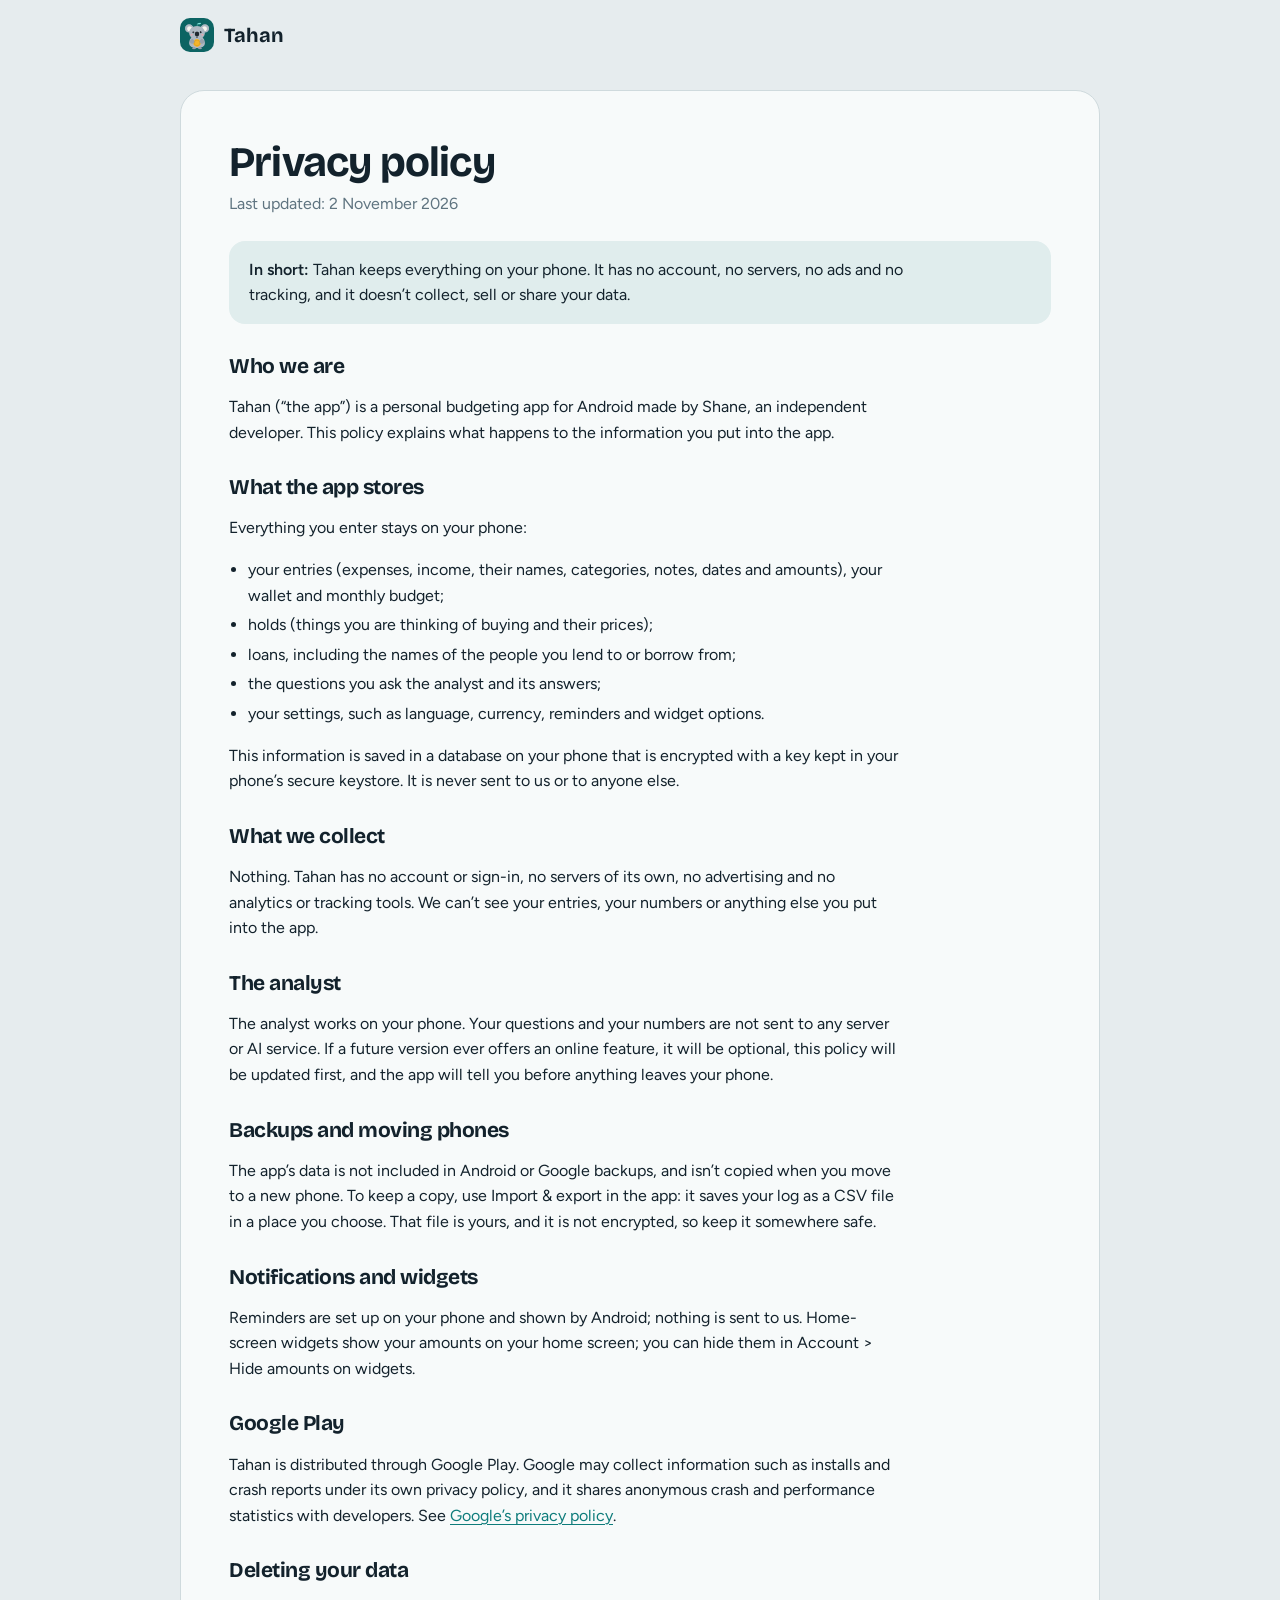
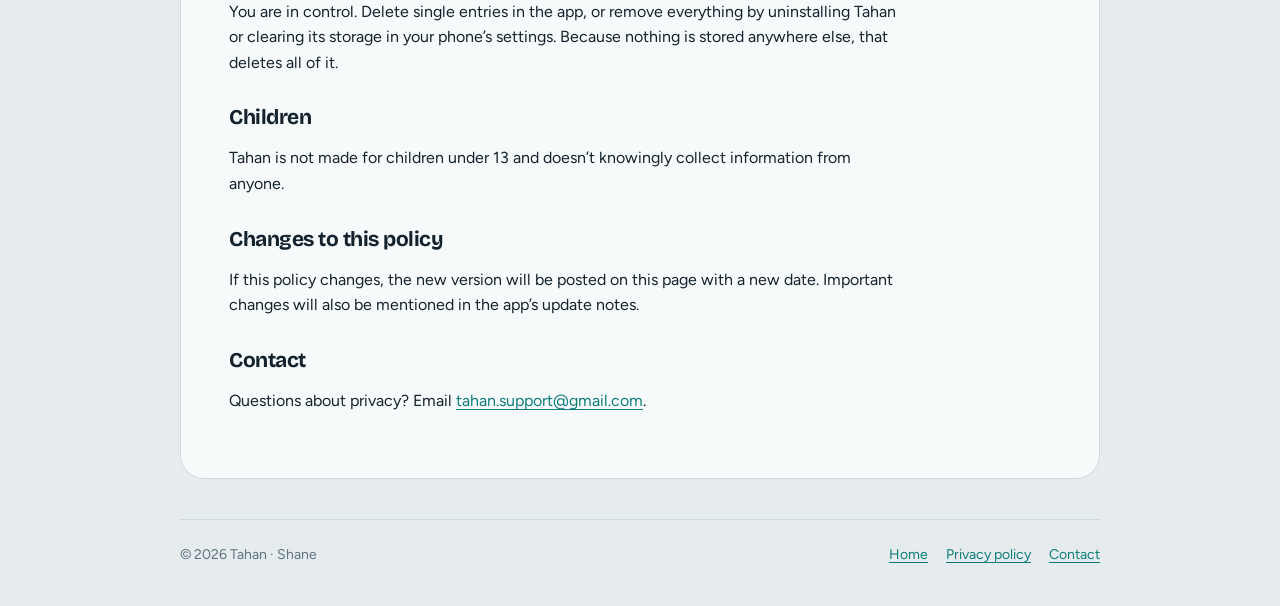
==== privacy.html @ 6a959f61 "Add Tahan Website" ====
<!doctype html>
<html lang="en">
<head>
<meta charset="utf-8">
<meta name="viewport" content="width=device-width,initial-scale=1">
<title>Tahan · Privacy policy</title>
<meta name="description" content="Tahan’s privacy policy: your data stays on your phone. No account, no ads, no tracking.">
<meta name="theme-color" content="#0E7C7B">
<link rel="icon" type="image/png" href="assets/favicon.png">
<link rel="apple-touch-icon" href="assets/apple-touch-icon.png">
<link rel="stylesheet" href="assets/style.css">
</head>
<body>
<div class="wrap">
<header class="top"><a class="brand" href="./"><img src="assets/icon-512.png" alt="">Tahan</a></header>
<main class="doc"><h1>Privacy policy</h1><p class="date">Last updated: 2 November 2026</p>
<div class="sum"><p><b>In short:</b> Tahan keeps everything on your phone. It has no account, no servers, no ads and no tracking, and it doesn’t collect, sell or share your data.</p></div>
<h2>Who we are</h2><p>Tahan (“the app”) is a personal budgeting app for Android made by Shane, an independent developer. This policy explains what happens to the information you put into the app.</p><h2>What the app stores</h2><p>Everything you enter stays on your phone:</p><ul><li>your entries (expenses, income, their names, categories, notes, dates and amounts), your wallet and monthly budget;</li><li>holds (things you are thinking of buying and their prices);</li><li>loans, including the names of the people you lend to or borrow from;</li><li>the questions you ask the analyst and its answers;</li><li>your settings, such as language, currency, reminders and widget options.</li></ul><p>This information is saved in a database on your phone that is encrypted with a key kept in your phone’s secure keystore. It is never sent to us or to anyone else.</p><h2>What we collect</h2><p>Nothing. Tahan has no account or sign-in, no servers of its own, no advertising and no analytics or tracking tools. We can’t see your entries, your numbers or anything else you put into the app.</p><h2>The analyst</h2><p>The analyst works on your phone. Your questions and your numbers are not sent to any server or AI service. If a future version ever offers an online feature, it will be optional, this policy will be updated first, and the app will tell you before anything leaves your phone.</p><h2>Backups and moving phones</h2><p>The app’s data is not included in Android or Google backups, and isn’t copied when you move to a new phone. To keep a copy, use Import &amp; export in the app: it saves your log as a CSV file in a place you choose. That file is yours, and it is not encrypted, so keep it somewhere safe.</p><h2>Notifications and widgets</h2><p>Reminders are set up on your phone and shown by Android; nothing is sent to us. Home-screen widgets show your amounts on your home screen; you can hide them in Account &gt; Hide amounts on widgets.</p><h2>Google Play</h2><p>Tahan is distributed through Google Play. Google may collect information such as installs and crash reports under its own privacy policy, and it shares anonymous crash and performance statistics with developers. See <a href="https://policies.google.com/privacy">Google’s privacy policy</a>.</p><h2>Deleting your data</h2><p>You are in control. Delete single entries in the app, or remove everything by uninstalling Tahan or clearing its storage in your phone’s settings. Because nothing is stored anywhere else, that deletes all of it.</p><h2>Children</h2><p>Tahan is not made for children under 13 and doesn’t knowingly collect information from anyone.</p><h2>Changes to this policy</h2><p>If this policy changes, the new version will be posted on this page with a new date. Important changes will also be mentioned in the app’s update notes.</p><h2>Contact</h2><p>Questions about privacy? Email <a href="mailto:tahan.support@gmail.com">tahan.support@gmail.com</a>.</p>
</main>
<footer><span>© 2026 Tahan · Shane</span><nav><a href="./">Home</a><a href="privacy.html">Privacy policy</a><a href="mailto:tahan.support@gmail.com">Contact</a></nav></footer>
</div>
</body>
</html>
---- assets/style.css ----
/* Tahan's website: the app's own colours and fonts (fonts are hosted here, so the site loads nothing from anyone else) */
@font-face{font-family:'Bricolage Grotesque';font-weight:200 800;font-display:swap;src:url(fonts/bricolage.woff2) format('woff2')}
@font-face{font-family:'Figtree';font-weight:400;font-display:swap;src:url(fonts/figtree-400.woff2) format('woff2')}
@font-face{font-family:'Figtree';font-weight:500;font-display:swap;src:url(fonts/figtree-500.woff2) format('woff2')}
@font-face{font-family:'Figtree';font-weight:600 700;font-display:swap;src:url(fonts/figtree-600.woff2) format('woff2')}

:root{--bg:#E6ECEE;--card:#F7FAFA;--ink:#13222C;--mute:#5F7480;--line:#CFDADD;--tide:#0E7C7B;--tide-ink:#fff;--hold:#E0A100;--hold-bg:#FBEFC6;--in:#2E7D4F;--loan:#5A63D6;
  --d:'Bricolage Grotesque','Trebuchet MS',sans-serif;--b:'Figtree',system-ui,-apple-system,'Segoe UI','PingFang TC','Noto Sans TC','Microsoft JhengHei',sans-serif;color-scheme:light}
@media (prefers-color-scheme:dark){:root:not([data-theme=light]){--bg:#0D171D;--card:#15242C;--ink:#E8F1F2;--mute:#8DA3AD;--line:#243640;--tide:#3CC2BE;--tide-ink:#05191B;--hold:#F2BE2E;--hold-bg:#3A3015;--in:#6FD39A;--loan:#9AA3FF;color-scheme:dark}}
:root[data-theme=dark]{--bg:#0D171D;--card:#15242C;--ink:#E8F1F2;--mute:#8DA3AD;--line:#243640;--tide:#3CC2BE;--tide-ink:#05191B;--hold:#F2BE2E;--hold-bg:#3A3015;--in:#6FD39A;--loan:#9AA3FF;color-scheme:dark}

*{box-sizing:border-box}
html{-webkit-text-size-adjust:100%}
body{margin:0;background:var(--bg);color:var(--ink);font:400 16px/1.6 var(--b)}
a{color:var(--tide);text-underline-offset:3px}
img{max-width:100%;display:block}
.wrap{max-width:960px;margin:0 auto;padding:0 20px}

/* top bar */
.top{display:flex;align-items:center;justify-content:space-between;gap:12px;padding:18px 0}
.brand{display:flex;align-items:center;gap:10px;color:var(--ink);text-decoration:none;font:700 20px var(--d)}
.brand img{width:34px;height:34px;border-radius:10px}

/* landing */
.hero{display:grid;grid-template-columns:1.1fr .9fr;gap:40px;align-items:center;padding:40px 0 56px}
.hero h1{font:700 clamp(40px,7vw,64px)/1.02 var(--d);letter-spacing:-1.5px;margin:0 0 16px}
.hero h1 em{font-style:normal;color:var(--tide)}
.hero p.lead{font-size:19px;color:var(--mute);margin:0 0 24px;max-width:30em}
.pill{display:inline-flex;align-items:center;gap:8px;background:var(--hold-bg);color:color-mix(in srgb,var(--hold) 45%,var(--ink));font:600 14px var(--b);padding:9px 14px;border-radius:99px}
.pill i{width:8px;height:8px;border-radius:50%;background:var(--hold)}
.shots{display:grid;grid-template-columns:1fr 1fr;gap:12px}
.shots img{border-radius:22px;box-shadow:0 10px 30px rgba(10,30,40,.14)}
.shots .wide{grid-column:span 2}
h2{font:700 30px/1.15 var(--d);letter-spacing:-.5px;margin:0 0 20px}
.grid{display:grid;grid-template-columns:repeat(3,1fr);gap:14px;padding-bottom:56px}
.feat{background:var(--card);border:1px solid var(--line);border-radius:20px;padding:20px}
.feat b{display:block;font:700 18px/1.25 var(--d);margin:12px 0 6px}
.feat p{margin:0;color:var(--mute);font-size:15px}
.ic{width:40px;height:40px;border-radius:12px;display:grid;place-items:center;background:color-mix(in srgb,var(--c) 15%,var(--card))}
.ic svg{width:22px;height:22px;fill:none;stroke:var(--c);stroke-width:2;stroke-linecap:round;stroke-linejoin:round}
.private{background:var(--tide);color:var(--tide-ink);border-radius:24px;padding:28px;display:grid;grid-template-columns:auto 1fr;gap:20px;align-items:center;margin-bottom:56px}
.private h2{margin:0 0 6px;color:inherit}
.private p{margin:0;opacity:.9}
.private a{color:inherit;font-weight:600}
.private .ic{background:rgba(255,255,255,.18);width:56px;height:56px}
.private .ic svg{stroke:currentColor;width:30px;height:30px}

/* the policy */
.doc{background:var(--card);border:1px solid var(--line);border-radius:24px;padding:clamp(22px,5vw,48px);margin:20px 0 40px}
.doc h1{font:700 clamp(30px,5vw,42px)/1.1 var(--d);letter-spacing:-.8px;margin:0 0 6px}
.doc .date{color:var(--mute);margin:0 0 24px}
.doc h2{font-size:21px;margin:30px 0 8px}
.doc p,.doc li{max-width:42em}
.doc ul{padding-left:1.2em}
.doc li{margin:4px 0}
.sum{background:color-mix(in srgb,var(--tide) 10%,var(--card));border-radius:16px;padding:16px 20px;margin:0 0 8px}
.sum p{margin:0}

footer{border-top:1px solid var(--line);padding:24px 0 40px;color:var(--mute);font-size:14px;display:flex;flex-wrap:wrap;gap:8px 20px;justify-content:space-between}
footer nav{display:flex;gap:18px}

@media (max-width:760px){
  .hero{grid-template-columns:1fr;padding-top:16px;gap:28px}
  .grid{grid-template-columns:1fr}
  .private{grid-template-columns:1fr}
}
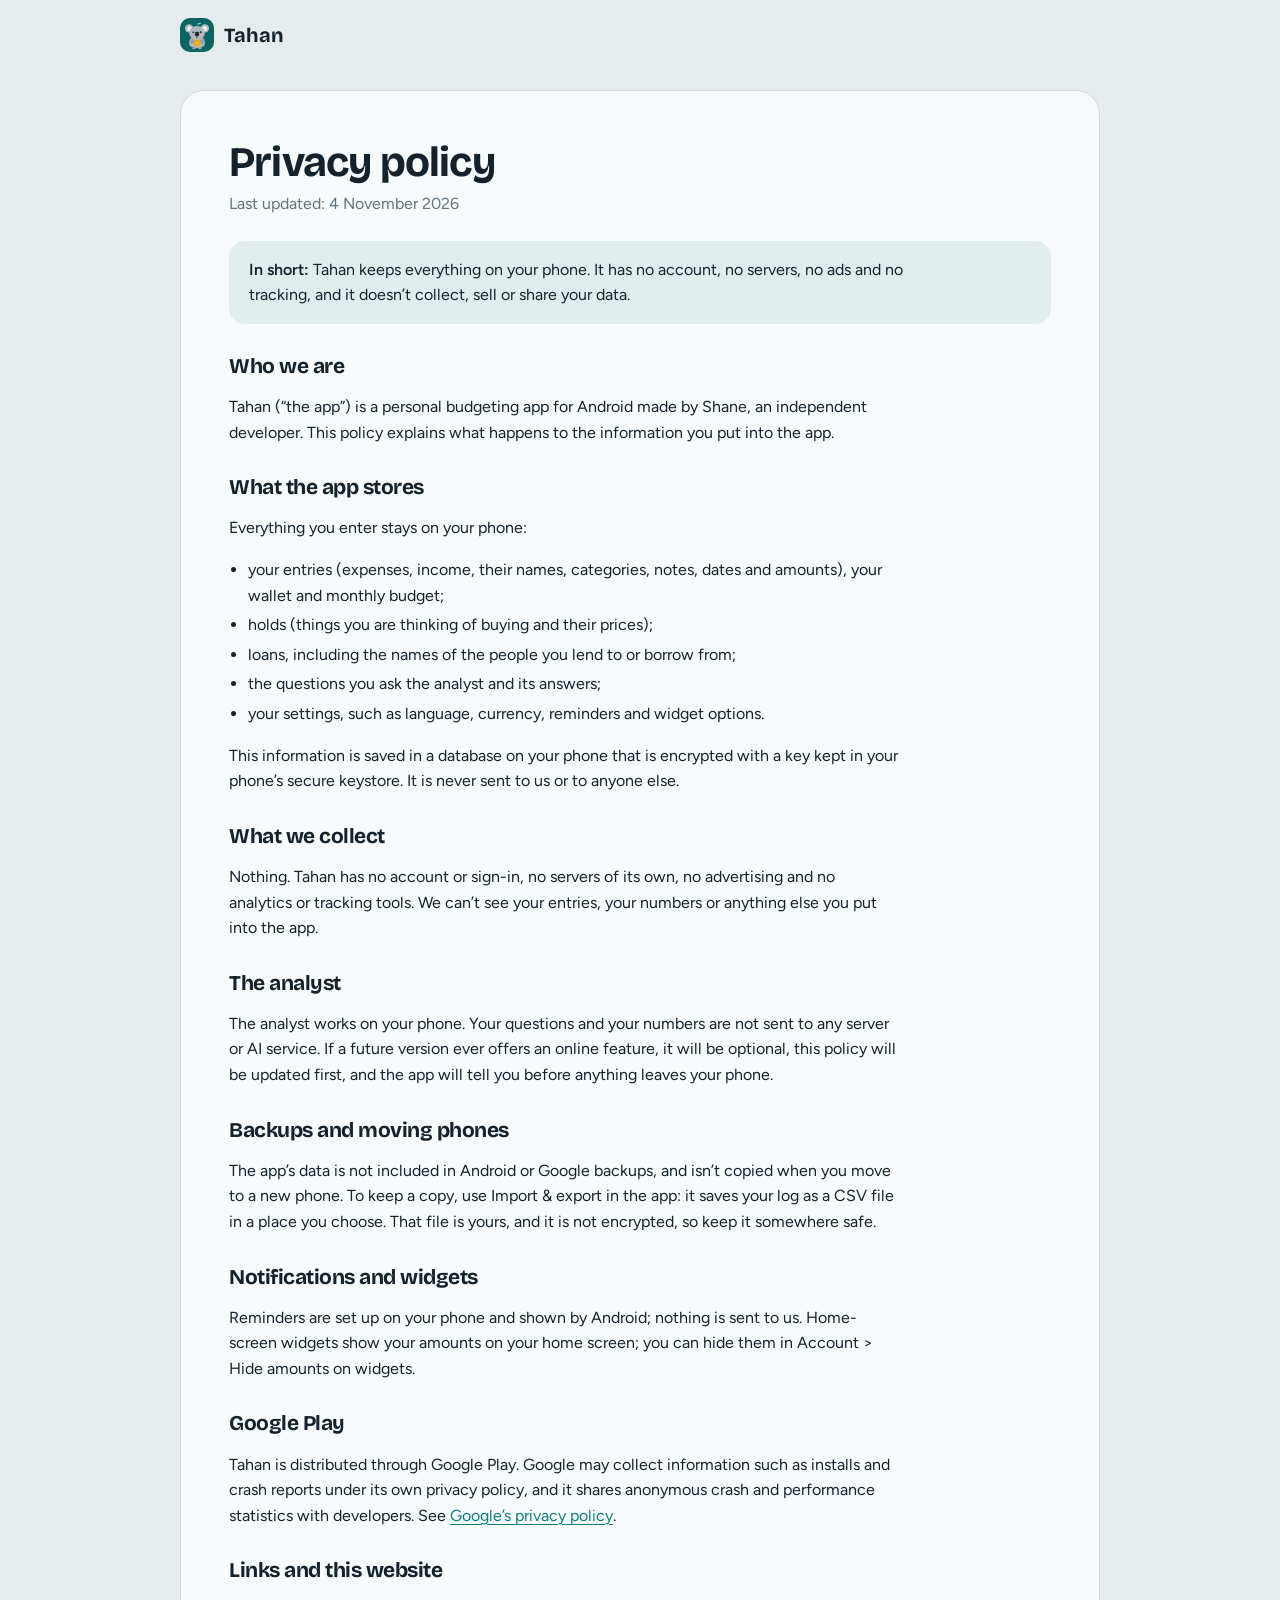
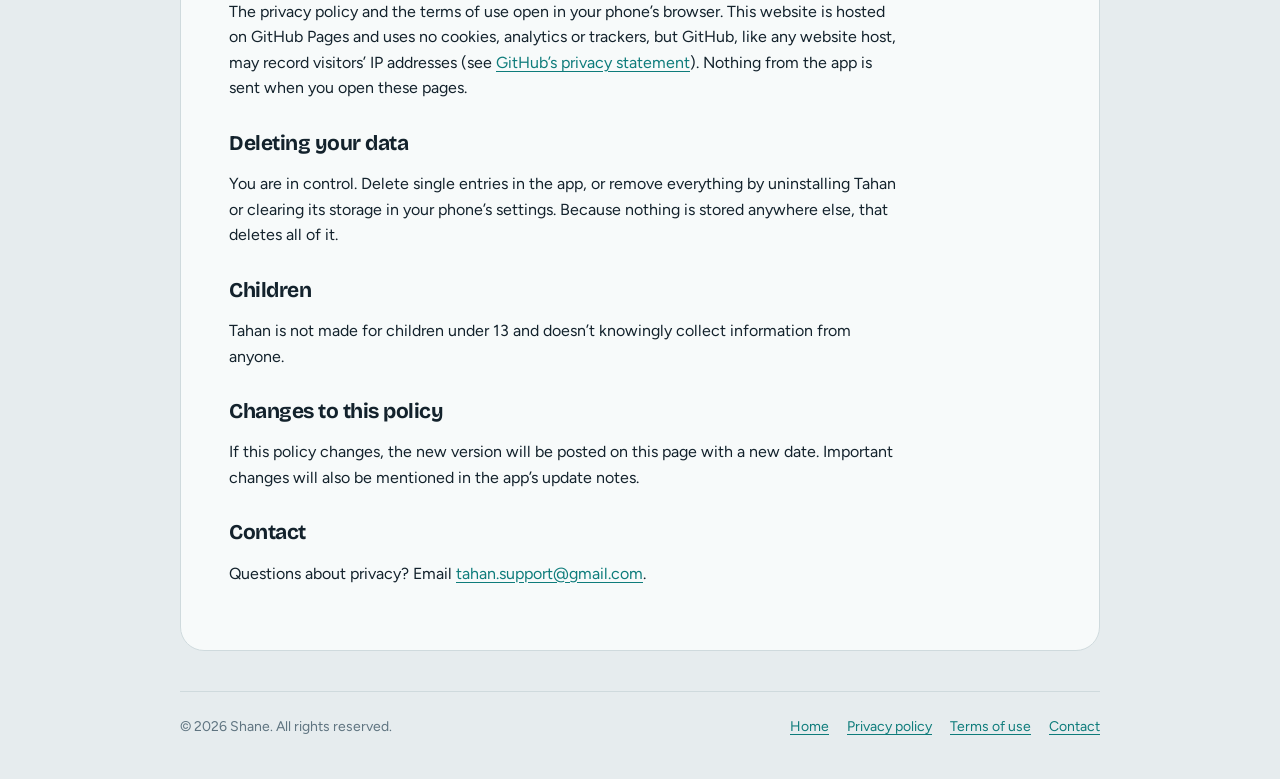
==== commit 9ea0c60c: "Added terms of use page" ====
--- a/privacy.html
+++ b/privacy.html
@@ -9,15 +9,22 @@
 <link rel="icon" type="image/png" href="assets/favicon.png">
 <link rel="apple-touch-icon" href="assets/apple-touch-icon.png">
 <link rel="stylesheet" href="assets/style.css">
+<script>
+document.documentElement.classList.add('nocopy');
+['copy','cut','dragstart','contextmenu','selectstart'].forEach(function(t){document.addEventListener(t,function(e){
+  var a=e.target&&e.target.closest?e.target.closest('a[href^="mailto:"]'):null;if(a)return;
+  if(t==='copy'||t==='cut'){var s=window.getSelection&&window.getSelection();var n=s&&s.anchorNode;if(n&&n.parentElement&&n.parentElement.closest('a[href^="mailto:"]'))return}
+  e.preventDefault()})});
+</script>
 </head>
 <body>
 <div class="wrap">
 <header class="top"><a class="brand" href="./"><img src="assets/icon-512.png" alt="">Tahan</a></header>
-<main class="doc"><h1>Privacy policy</h1><p class="date">Last updated: 2 November 2026</p>
+<main class="doc"><h1>Privacy policy</h1><p class="date">Last updated: 4 November 2026</p>
 <div class="sum"><p><b>In short:</b> Tahan keeps everything on your phone. It has no account, no servers, no ads and no tracking, and it doesn’t collect, sell or share your data.</p></div>
-<h2>Who we are</h2><p>Tahan (“the app”) is a personal budgeting app for Android made by Shane, an independent developer. This policy explains what happens to the information you put into the app.</p><h2>What the app stores</h2><p>Everything you enter stays on your phone:</p><ul><li>your entries (expenses, income, their names, categories, notes, dates and amounts), your wallet and monthly budget;</li><li>holds (things you are thinking of buying and their prices);</li><li>loans, including the names of the people you lend to or borrow from;</li><li>the questions you ask the analyst and its answers;</li><li>your settings, such as language, currency, reminders and widget options.</li></ul><p>This information is saved in a database on your phone that is encrypted with a key kept in your phone’s secure keystore. It is never sent to us or to anyone else.</p><h2>What we collect</h2><p>Nothing. Tahan has no account or sign-in, no servers of its own, no advertising and no analytics or tracking tools. We can’t see your entries, your numbers or anything else you put into the app.</p><h2>The analyst</h2><p>The analyst works on your phone. Your questions and your numbers are not sent to any server or AI service. If a future version ever offers an online feature, it will be optional, this policy will be updated first, and the app will tell you before anything leaves your phone.</p><h2>Backups and moving phones</h2><p>The app’s data is not included in Android or Google backups, and isn’t copied when you move to a new phone. To keep a copy, use Import &amp; export in the app: it saves your log as a CSV file in a place you choose. That file is yours, and it is not encrypted, so keep it somewhere safe.</p><h2>Notifications and widgets</h2><p>Reminders are set up on your phone and shown by Android; nothing is sent to us. Home-screen widgets show your amounts on your home screen; you can hide them in Account &gt; Hide amounts on widgets.</p><h2>Google Play</h2><p>Tahan is distributed through Google Play. Google may collect information such as installs and crash reports under its own privacy policy, and it shares anonymous crash and performance statistics with developers. See <a href="https://policies.google.com/privacy">Google’s privacy policy</a>.</p><h2>Deleting your data</h2><p>You are in control. Delete single entries in the app, or remove everything by uninstalling Tahan or clearing its storage in your phone’s settings. Because nothing is stored anywhere else, that deletes all of it.</p><h2>Children</h2><p>Tahan is not made for children under 13 and doesn’t knowingly collect information from anyone.</p><h2>Changes to this policy</h2><p>If this policy changes, the new version will be posted on this page with a new date. Important changes will also be mentioned in the app’s update notes.</p><h2>Contact</h2><p>Questions about privacy? Email <a href="mailto:tahan.support@gmail.com">tahan.support@gmail.com</a>.</p>
+<h2>Who we are</h2><p>Tahan (“the app”) is a personal budgeting app for Android made by Shane, an independent developer. This policy explains what happens to the information you put into the app.</p><h2>What the app stores</h2><p>Everything you enter stays on your phone:</p><ul><li>your entries (expenses, income, their names, categories, notes, dates and amounts), your wallet and monthly budget;</li><li>holds (things you are thinking of buying and their prices);</li><li>loans, including the names of the people you lend to or borrow from;</li><li>the questions you ask the analyst and its answers;</li><li>your settings, such as language, currency, reminders and widget options.</li></ul><p>This information is saved in a database on your phone that is encrypted with a key kept in your phone’s secure keystore. It is never sent to us or to anyone else.</p><h2>What we collect</h2><p>Nothing. Tahan has no account or sign-in, no servers of its own, no advertising and no analytics or tracking tools. We can’t see your entries, your numbers or anything else you put into the app.</p><h2>The analyst</h2><p>The analyst works on your phone. Your questions and your numbers are not sent to any server or AI service. If a future version ever offers an online feature, it will be optional, this policy will be updated first, and the app will tell you before anything leaves your phone.</p><h2>Backups and moving phones</h2><p>The app’s data is not included in Android or Google backups, and isn’t copied when you move to a new phone. To keep a copy, use Import &amp; export in the app: it saves your log as a CSV file in a place you choose. That file is yours, and it is not encrypted, so keep it somewhere safe.</p><h2>Notifications and widgets</h2><p>Reminders are set up on your phone and shown by Android; nothing is sent to us. Home-screen widgets show your amounts on your home screen; you can hide them in Account &gt; Hide amounts on widgets.</p><h2>Google Play</h2><p>Tahan is distributed through Google Play. Google may collect information such as installs and crash reports under its own privacy policy, and it shares anonymous crash and performance statistics with developers. See <a href="https://policies.google.com/privacy">Google’s privacy policy</a>.</p><h2>Links and this website</h2><p>The privacy policy and the terms of use open in your phone’s browser. This website is hosted on GitHub Pages and uses no cookies, analytics or trackers, but GitHub, like any website host, may record visitors’ IP addresses (see <a href="https://docs.github.com/en/site-policy/privacy-policies/github-general-privacy-statement">GitHub’s privacy statement</a>). Nothing from the app is sent when you open these pages.</p><h2>Deleting your data</h2><p>You are in control. Delete single entries in the app, or remove everything by uninstalling Tahan or clearing its storage in your phone’s settings. Because nothing is stored anywhere else, that deletes all of it.</p><h2>Children</h2><p>Tahan is not made for children under 13 and doesn’t knowingly collect information from anyone.</p><h2>Changes to this policy</h2><p>If this policy changes, the new version will be posted on this page with a new date. Important changes will also be mentioned in the app’s update notes.</p><h2>Contact</h2><p>Questions about privacy? Email <a href="mailto:tahan.support@gmail.com">tahan.support@gmail.com</a>.</p>
 </main>
-<footer><span>© 2026 Tahan · Shane</span><nav><a href="./">Home</a><a href="privacy.html">Privacy policy</a><a href="mailto:tahan.support@gmail.com">Contact</a></nav></footer>
+<footer><span>© 2026 Shane. All rights reserved.</span><nav><a href="./">Home</a><a href="privacy.html">Privacy policy</a><a href="terms.html">Terms of use</a><a href="mailto:tahan.support@gmail.com">Contact</a></nav></footer>
 </div>
 </body>
 </html>
--- a/assets/style.css
+++ b/assets/style.css
@@ -64,3 +64,63 @@
   .grid{grid-template-columns:1fr}
   .private{grid-template-columns:1fr}
 }
+
+/* ---- motion: the app's own (rise 14px / .55s, 70ms apart; the spring "pop" curve) ---- */
+:root{--ease:cubic-bezier(.2,.8,.2,1);--pop:cubic-bezier(.34,1.56,.64,1)}
+@keyframes rise{from{opacity:0;transform:translateY(14px)}to{opacity:1;transform:none}}
+/* the scroll-in version moves with `translate`, so a card's hover lift (`transform`) still works */
+@keyframes riseIn{from{opacity:0;translate:0 24px}to{opacity:1;translate:none}}
+@keyframes pop{from{opacity:0;transform:translateY(18px) scale(.94)}to{opacity:1;transform:none}}
+@keyframes iconIn{from{opacity:0;transform:scale(.6) rotate(-8deg)}to{opacity:1;transform:none}}
+@keyframes bob{0%,100%{transform:translateY(0)}50%{transform:translateY(-5px)}}
+@keyframes sweep{to{background-size:100% .16em}}
+@keyframes blink{0%,100%{box-shadow:0 0 0 0 color-mix(in srgb,var(--hold) 55%,transparent)}60%{box-shadow:0 0 0 7px transparent}}
+@keyframes flip{0%{transform:rotate(0)}60%{transform:rotate(190deg)}100%{transform:rotate(180deg)}}
+@keyframes close{from{transform:translateY(-3.5px)}to{transform:none}}
+
+/* the page opens: the icon pops, the headline rises line by line, "spend" gets underlined, then the widgets arrive */
+.brand img{animation:iconIn .6s var(--pop) both}
+.hero h1 .ln{display:block;animation:rise .6s var(--ease) both;animation-delay:calc(120ms + var(--i)*90ms)}
+.hero h1 em{background:linear-gradient(color-mix(in srgb,var(--tide) 35%,transparent),color-mix(in srgb,var(--tide) 35%,transparent)) no-repeat 0 92%/0 .16em;
+  animation:sweep .7s var(--ease) .75s forwards}
+.rise{animation:rise .55s var(--ease) both;animation-delay:calc(200ms + var(--i)*90ms)}
+.pill i{animation:blink 2.4s ease-out 1.4s infinite}
+.shots img{animation:pop .7s var(--pop) both,bob 7s ease-in-out infinite;animation-delay:calc(450ms + var(--i)*110ms),calc(1.6s + var(--i)*1.3s);
+  transition:box-shadow .3s}
+.shots img:hover{animation-play-state:paused;box-shadow:0 18px 40px rgba(10,30,40,.2)}
+.doc{animation:rise .55s var(--ease) both .1s}
+
+/* features: lift a little on hover; each icon does what it stands for */
+.feat{transition:transform .35s var(--pop),box-shadow .35s,border-color .35s}
+.feat:hover{transform:translateY(-4px);box-shadow:0 12px 28px rgba(10,30,40,.1);border-color:color-mix(in srgb,var(--tide) 30%,var(--line))}
+.ic svg{transition:transform .5s var(--pop)}
+.feat:hover .ic-log svg{transform:rotate(90deg)}
+.feat:hover .ic-hold svg{animation:flip .8s var(--pop) both}
+.feat:hover .ic-pace svg{transform:rotate(-25deg)}
+.feat:hover .ic-chart svg{transform:scaleY(1.12)}
+.feat:hover .ic-ask svg{transform:translateY(-2px) rotate(-6deg)}
+.feat:hover .ic-widget svg{transform:scale(1.12)}
+
+/* below the fold: cards and the privacy band rise as they scroll in (browsers without scroll timelines just show them) */
+@supports (animation-timeline:view()){
+  .grid .feat,.private,main>h2,.doc h2{animation:riseIn linear both;animation-timeline:view();animation-range:entry 0% entry 55%}
+  .private .shackle{animation:close linear both;animation-timeline:view();animation-range:entry 40% cover 35%}
+}
+
+@media (prefers-reduced-motion:reduce){
+  *,*::before,*::after{animation:none!important;transition:none!important}
+  .hero h1 em{background-size:100% .16em}
+}
+
+/* the policy and the terms: the text can't be selected (the email can) */
+.nocopy .doc{-webkit-user-select:none;user-select:none;-webkit-touch-callout:none}
+.nocopy .doc a[href^="mailto:"]{-webkit-user-select:text;user-select:text}
+/* the other language of the terms: a quiet line at the end, folded */
+.other{margin-top:36px;border-top:1px solid var(--line);padding-top:14px}
+.other summary{cursor:pointer;font-size:13px;color:var(--mute);list-style:none;width:max-content}
+.other summary::-webkit-details-marker{display:none}
+.other summary::after{content:'›';display:inline-block;margin-left:5px;transition:transform .25s}
+.other[open] summary::after{transform:rotate(90deg)}
+.other .idv{margin-top:18px}
+.other .idv h1{font-size:26px}
+footer span{max-width:40em}
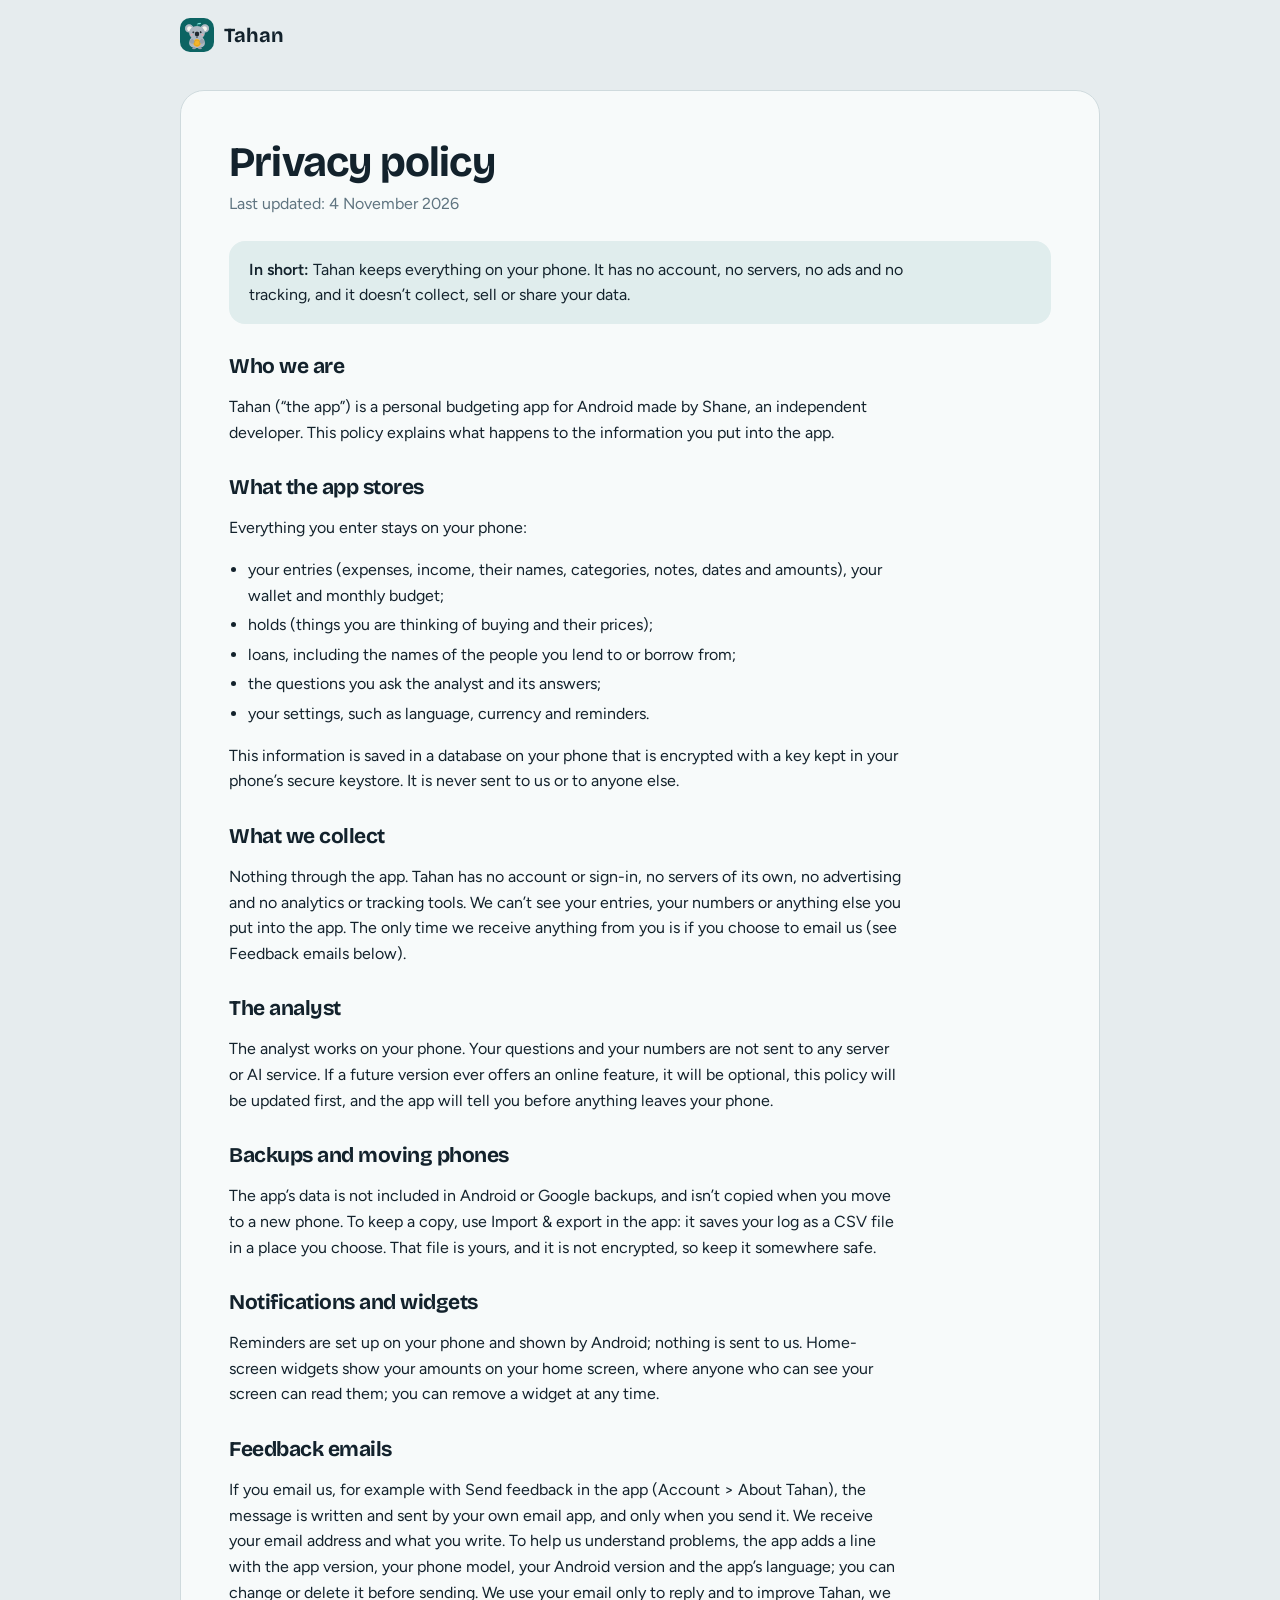
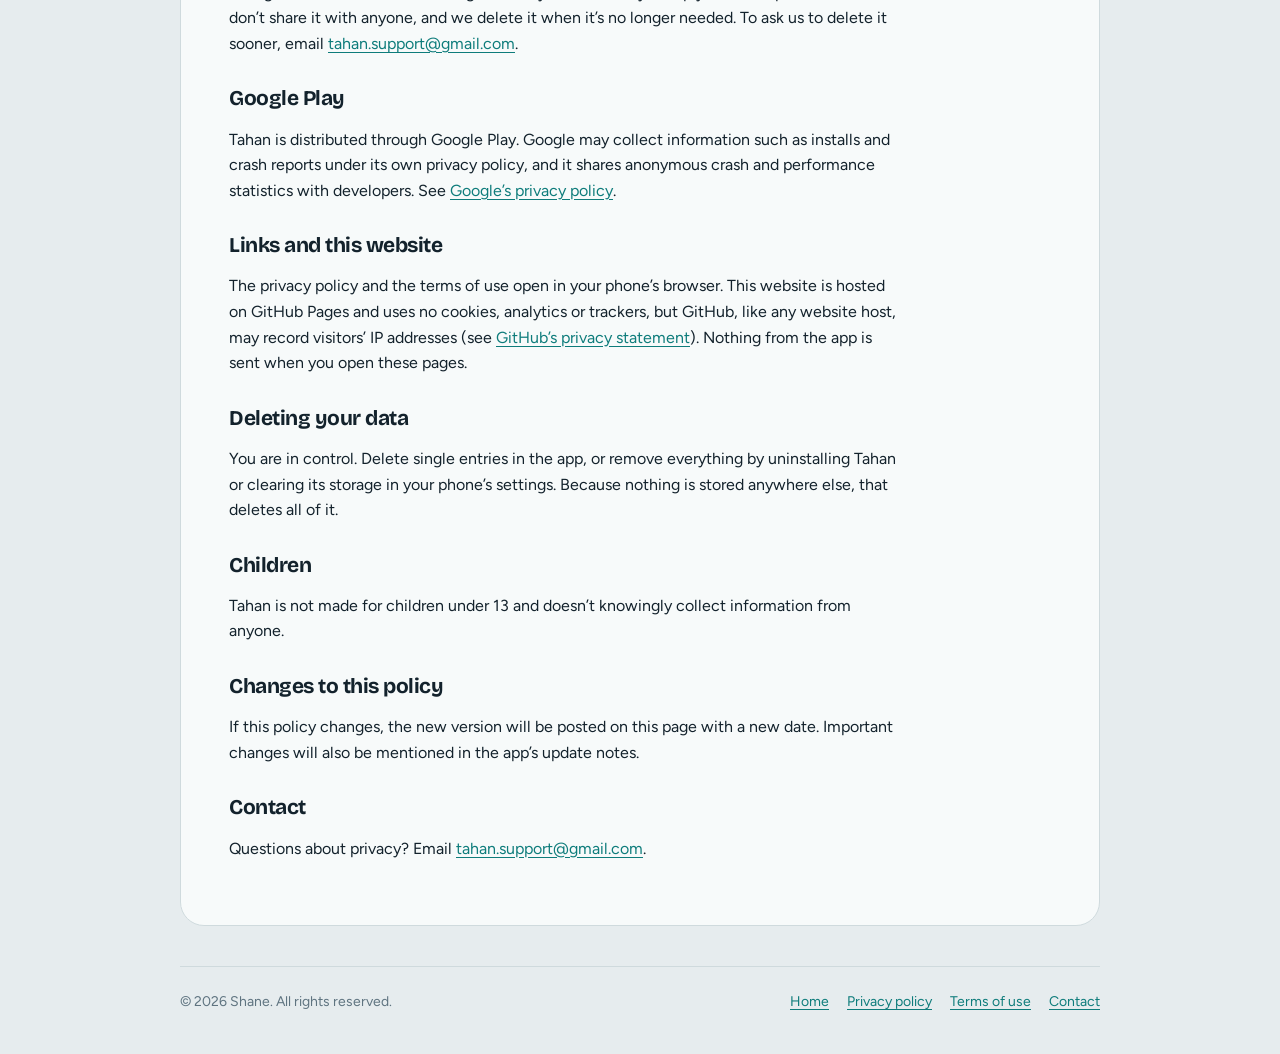
==== commit 5ba9087c: "added legality changes" ====
--- a/privacy.html
+++ b/privacy.html
@@ -22,7 +22,7 @@
 <header class="top"><a class="brand" href="./"><img src="assets/icon-512.png" alt="">Tahan</a></header>
 <main class="doc"><h1>Privacy policy</h1><p class="date">Last updated: 4 November 2026</p>
 <div class="sum"><p><b>In short:</b> Tahan keeps everything on your phone. It has no account, no servers, no ads and no tracking, and it doesn’t collect, sell or share your data.</p></div>
-<h2>Who we are</h2><p>Tahan (“the app”) is a personal budgeting app for Android made by Shane, an independent developer. This policy explains what happens to the information you put into the app.</p><h2>What the app stores</h2><p>Everything you enter stays on your phone:</p><ul><li>your entries (expenses, income, their names, categories, notes, dates and amounts), your wallet and monthly budget;</li><li>holds (things you are thinking of buying and their prices);</li><li>loans, including the names of the people you lend to or borrow from;</li><li>the questions you ask the analyst and its answers;</li><li>your settings, such as language, currency, reminders and widget options.</li></ul><p>This information is saved in a database on your phone that is encrypted with a key kept in your phone’s secure keystore. It is never sent to us or to anyone else.</p><h2>What we collect</h2><p>Nothing. Tahan has no account or sign-in, no servers of its own, no advertising and no analytics or tracking tools. We can’t see your entries, your numbers or anything else you put into the app.</p><h2>The analyst</h2><p>The analyst works on your phone. Your questions and your numbers are not sent to any server or AI service. If a future version ever offers an online feature, it will be optional, this policy will be updated first, and the app will tell you before anything leaves your phone.</p><h2>Backups and moving phones</h2><p>The app’s data is not included in Android or Google backups, and isn’t copied when you move to a new phone. To keep a copy, use Import &amp; export in the app: it saves your log as a CSV file in a place you choose. That file is yours, and it is not encrypted, so keep it somewhere safe.</p><h2>Notifications and widgets</h2><p>Reminders are set up on your phone and shown by Android; nothing is sent to us. Home-screen widgets show your amounts on your home screen; you can hide them in Account &gt; Hide amounts on widgets.</p><h2>Google Play</h2><p>Tahan is distributed through Google Play. Google may collect information such as installs and crash reports under its own privacy policy, and it shares anonymous crash and performance statistics with developers. See <a href="https://policies.google.com/privacy">Google’s privacy policy</a>.</p><h2>Links and this website</h2><p>The privacy policy and the terms of use open in your phone’s browser. This website is hosted on GitHub Pages and uses no cookies, analytics or trackers, but GitHub, like any website host, may record visitors’ IP addresses (see <a href="https://docs.github.com/en/site-policy/privacy-policies/github-general-privacy-statement">GitHub’s privacy statement</a>). Nothing from the app is sent when you open these pages.</p><h2>Deleting your data</h2><p>You are in control. Delete single entries in the app, or remove everything by uninstalling Tahan or clearing its storage in your phone’s settings. Because nothing is stored anywhere else, that deletes all of it.</p><h2>Children</h2><p>Tahan is not made for children under 13 and doesn’t knowingly collect information from anyone.</p><h2>Changes to this policy</h2><p>If this policy changes, the new version will be posted on this page with a new date. Important changes will also be mentioned in the app’s update notes.</p><h2>Contact</h2><p>Questions about privacy? Email <a href="mailto:tahan.support@gmail.com">tahan.support@gmail.com</a>.</p>
+<h2>Who we are</h2><p>Tahan (“the app”) is a personal budgeting app for Android made by Shane, an independent developer. This policy explains what happens to the information you put into the app.</p><h2>What the app stores</h2><p>Everything you enter stays on your phone:</p><ul><li>your entries (expenses, income, their names, categories, notes, dates and amounts), your wallet and monthly budget;</li><li>holds (things you are thinking of buying and their prices);</li><li>loans, including the names of the people you lend to or borrow from;</li><li>the questions you ask the analyst and its answers;</li><li>your settings, such as language, currency and reminders.</li></ul><p>This information is saved in a database on your phone that is encrypted with a key kept in your phone’s secure keystore. It is never sent to us or to anyone else.</p><h2>What we collect</h2><p>Nothing through the app. Tahan has no account or sign-in, no servers of its own, no advertising and no analytics or tracking tools. We can’t see your entries, your numbers or anything else you put into the app. The only time we receive anything from you is if you choose to email us (see Feedback emails below).</p><h2>The analyst</h2><p>The analyst works on your phone. Your questions and your numbers are not sent to any server or AI service. If a future version ever offers an online feature, it will be optional, this policy will be updated first, and the app will tell you before anything leaves your phone.</p><h2>Backups and moving phones</h2><p>The app’s data is not included in Android or Google backups, and isn’t copied when you move to a new phone. To keep a copy, use Import &amp; export in the app: it saves your log as a CSV file in a place you choose. That file is yours, and it is not encrypted, so keep it somewhere safe.</p><h2>Notifications and widgets</h2><p>Reminders are set up on your phone and shown by Android; nothing is sent to us. Home-screen widgets show your amounts on your home screen, where anyone who can see your screen can read them; you can remove a widget at any time.</p><h2>Feedback emails</h2><p>If you email us, for example with Send feedback in the app (Account &gt; About Tahan), the message is written and sent by your own email app, and only when you send it. We receive your email address and what you write. To help us understand problems, the app adds a line with the app version, your phone model, your Android version and the app’s language; you can change or delete it before sending. We use your email only to reply and to improve Tahan, we don’t share it with anyone, and we delete it when it’s no longer needed. To ask us to delete it sooner, email <a href="mailto:tahan.support@gmail.com">tahan.support@gmail.com</a>.</p><h2>Google Play</h2><p>Tahan is distributed through Google Play. Google may collect information such as installs and crash reports under its own privacy policy, and it shares anonymous crash and performance statistics with developers. See <a href="https://policies.google.com/privacy">Google’s privacy policy</a>.</p><h2>Links and this website</h2><p>The privacy policy and the terms of use open in your phone’s browser. This website is hosted on GitHub Pages and uses no cookies, analytics or trackers, but GitHub, like any website host, may record visitors’ IP addresses (see <a href="https://docs.github.com/en/site-policy/privacy-policies/github-general-privacy-statement">GitHub’s privacy statement</a>). Nothing from the app is sent when you open these pages.</p><h2>Deleting your data</h2><p>You are in control. Delete single entries in the app, or remove everything by uninstalling Tahan or clearing its storage in your phone’s settings. Because nothing is stored anywhere else, that deletes all of it.</p><h2>Children</h2><p>Tahan is not made for children under 13 and doesn’t knowingly collect information from anyone.</p><h2>Changes to this policy</h2><p>If this policy changes, the new version will be posted on this page with a new date. Important changes will also be mentioned in the app’s update notes.</p><h2>Contact</h2><p>Questions about privacy? Email <a href="mailto:tahan.support@gmail.com">tahan.support@gmail.com</a>.</p>
 </main>
 <footer><span>© 2026 Shane. All rights reserved.</span><nav><a href="./">Home</a><a href="privacy.html">Privacy policy</a><a href="terms.html">Terms of use</a><a href="mailto:tahan.support@gmail.com">Contact</a></nav></footer>
 </div>
--- a/assets/style.css
+++ b/assets/style.css
@@ -124,3 +124,5 @@
 .other .idv{margin-top:18px}
 .other .idv h1{font-size:26px}
 footer span{max-width:40em}
+/* the legal notices: a second card under the terms, numbered clauses */
+.doc .cl{font-variant-numeric:tabular-nums;margin-right:2px}
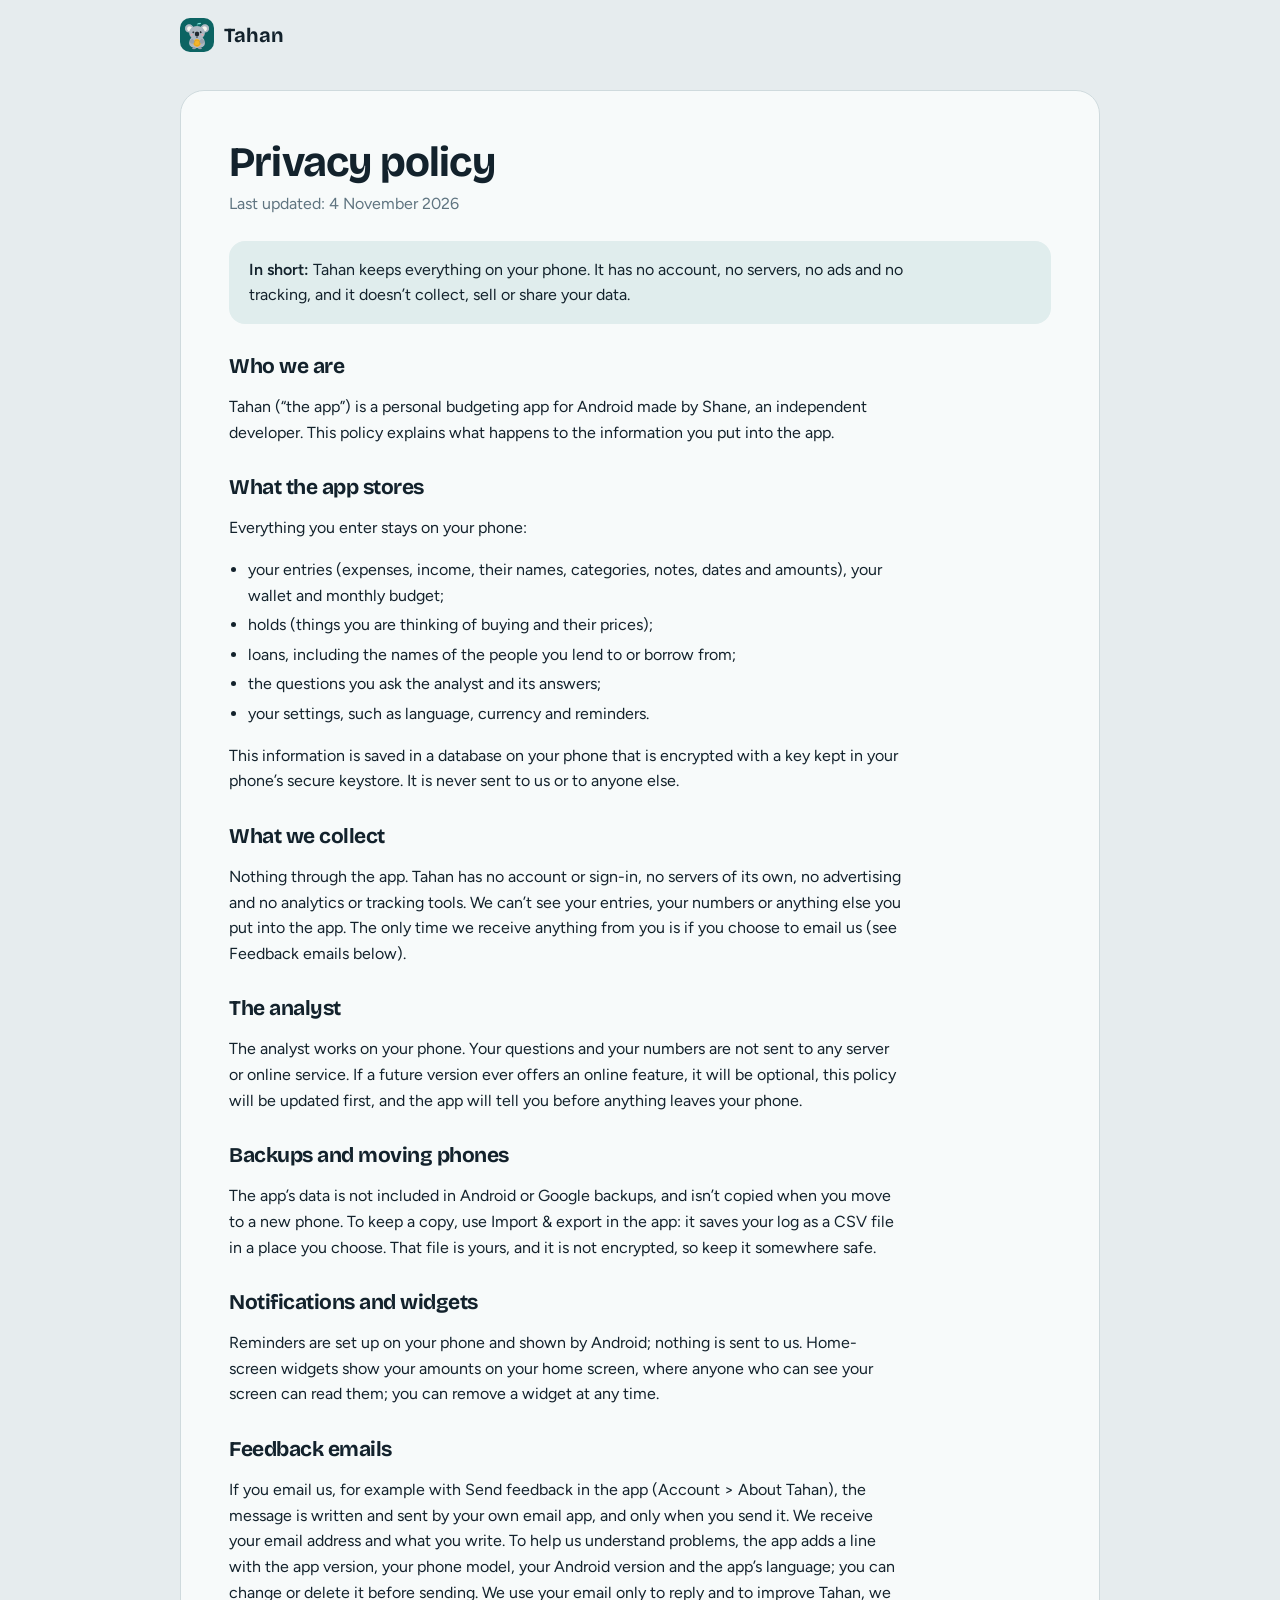
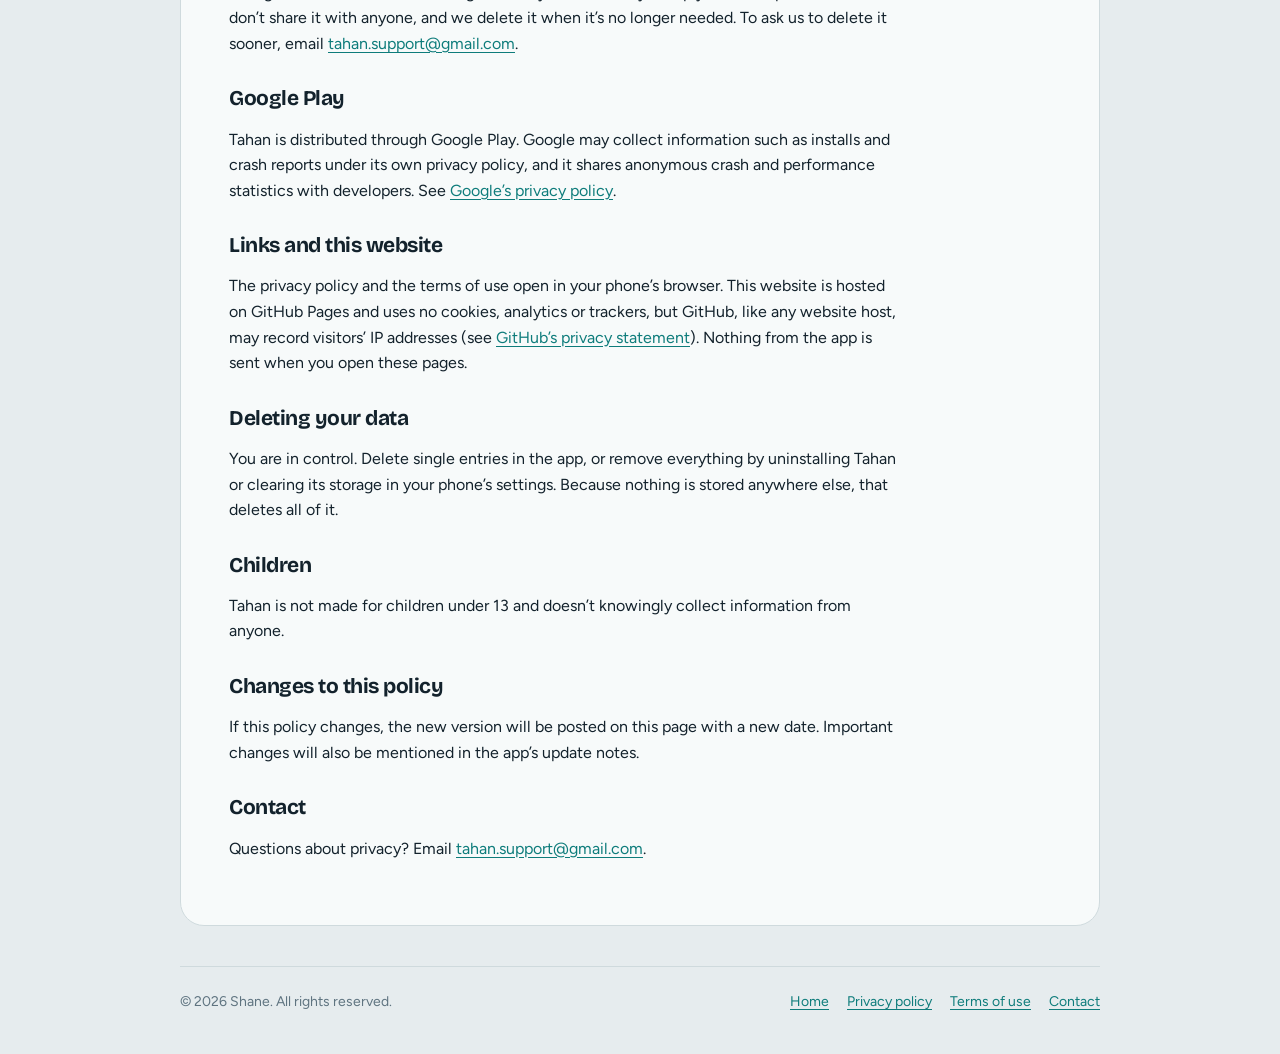
==== commit cf3aeac1: "Changed a few texts" ====
--- a/privacy.html
+++ b/privacy.html
@@ -22,7 +22,7 @@
 <header class="top"><a class="brand" href="./"><img src="assets/icon-512.png" alt="">Tahan</a></header>
 <main class="doc"><h1>Privacy policy</h1><p class="date">Last updated: 4 November 2026</p>
 <div class="sum"><p><b>In short:</b> Tahan keeps everything on your phone. It has no account, no servers, no ads and no tracking, and it doesn’t collect, sell or share your data.</p></div>
-<h2>Who we are</h2><p>Tahan (“the app”) is a personal budgeting app for Android made by Shane, an independent developer. This policy explains what happens to the information you put into the app.</p><h2>What the app stores</h2><p>Everything you enter stays on your phone:</p><ul><li>your entries (expenses, income, their names, categories, notes, dates and amounts), your wallet and monthly budget;</li><li>holds (things you are thinking of buying and their prices);</li><li>loans, including the names of the people you lend to or borrow from;</li><li>the questions you ask the analyst and its answers;</li><li>your settings, such as language, currency and reminders.</li></ul><p>This information is saved in a database on your phone that is encrypted with a key kept in your phone’s secure keystore. It is never sent to us or to anyone else.</p><h2>What we collect</h2><p>Nothing through the app. Tahan has no account or sign-in, no servers of its own, no advertising and no analytics or tracking tools. We can’t see your entries, your numbers or anything else you put into the app. The only time we receive anything from you is if you choose to email us (see Feedback emails below).</p><h2>The analyst</h2><p>The analyst works on your phone. Your questions and your numbers are not sent to any server or AI service. If a future version ever offers an online feature, it will be optional, this policy will be updated first, and the app will tell you before anything leaves your phone.</p><h2>Backups and moving phones</h2><p>The app’s data is not included in Android or Google backups, and isn’t copied when you move to a new phone. To keep a copy, use Import &amp; export in the app: it saves your log as a CSV file in a place you choose. That file is yours, and it is not encrypted, so keep it somewhere safe.</p><h2>Notifications and widgets</h2><p>Reminders are set up on your phone and shown by Android; nothing is sent to us. Home-screen widgets show your amounts on your home screen, where anyone who can see your screen can read them; you can remove a widget at any time.</p><h2>Feedback emails</h2><p>If you email us, for example with Send feedback in the app (Account &gt; About Tahan), the message is written and sent by your own email app, and only when you send it. We receive your email address and what you write. To help us understand problems, the app adds a line with the app version, your phone model, your Android version and the app’s language; you can change or delete it before sending. We use your email only to reply and to improve Tahan, we don’t share it with anyone, and we delete it when it’s no longer needed. To ask us to delete it sooner, email <a href="mailto:tahan.support@gmail.com">tahan.support@gmail.com</a>.</p><h2>Google Play</h2><p>Tahan is distributed through Google Play. Google may collect information such as installs and crash reports under its own privacy policy, and it shares anonymous crash and performance statistics with developers. See <a href="https://policies.google.com/privacy">Google’s privacy policy</a>.</p><h2>Links and this website</h2><p>The privacy policy and the terms of use open in your phone’s browser. This website is hosted on GitHub Pages and uses no cookies, analytics or trackers, but GitHub, like any website host, may record visitors’ IP addresses (see <a href="https://docs.github.com/en/site-policy/privacy-policies/github-general-privacy-statement">GitHub’s privacy statement</a>). Nothing from the app is sent when you open these pages.</p><h2>Deleting your data</h2><p>You are in control. Delete single entries in the app, or remove everything by uninstalling Tahan or clearing its storage in your phone’s settings. Because nothing is stored anywhere else, that deletes all of it.</p><h2>Children</h2><p>Tahan is not made for children under 13 and doesn’t knowingly collect information from anyone.</p><h2>Changes to this policy</h2><p>If this policy changes, the new version will be posted on this page with a new date. Important changes will also be mentioned in the app’s update notes.</p><h2>Contact</h2><p>Questions about privacy? Email <a href="mailto:tahan.support@gmail.com">tahan.support@gmail.com</a>.</p>
+<h2>Who we are</h2><p>Tahan (“the app”) is a personal budgeting app for Android made by Shane, an independent developer. This policy explains what happens to the information you put into the app.</p><h2>What the app stores</h2><p>Everything you enter stays on your phone:</p><ul><li>your entries (expenses, income, their names, categories, notes, dates and amounts), your wallet and monthly budget;</li><li>holds (things you are thinking of buying and their prices);</li><li>loans, including the names of the people you lend to or borrow from;</li><li>the questions you ask the analyst and its answers;</li><li>your settings, such as language, currency and reminders.</li></ul><p>This information is saved in a database on your phone that is encrypted with a key kept in your phone’s secure keystore. It is never sent to us or to anyone else.</p><h2>What we collect</h2><p>Nothing through the app. Tahan has no account or sign-in, no servers of its own, no advertising and no analytics or tracking tools. We can’t see your entries, your numbers or anything else you put into the app. The only time we receive anything from you is if you choose to email us (see Feedback emails below).</p><h2>The analyst</h2><p>The analyst works on your phone. Your questions and your numbers are not sent to any server or online service. If a future version ever offers an online feature, it will be optional, this policy will be updated first, and the app will tell you before anything leaves your phone.</p><h2>Backups and moving phones</h2><p>The app’s data is not included in Android or Google backups, and isn’t copied when you move to a new phone. To keep a copy, use Import &amp; export in the app: it saves your log as a CSV file in a place you choose. That file is yours, and it is not encrypted, so keep it somewhere safe.</p><h2>Notifications and widgets</h2><p>Reminders are set up on your phone and shown by Android; nothing is sent to us. Home-screen widgets show your amounts on your home screen, where anyone who can see your screen can read them; you can remove a widget at any time.</p><h2>Feedback emails</h2><p>If you email us, for example with Send feedback in the app (Account &gt; About Tahan), the message is written and sent by your own email app, and only when you send it. We receive your email address and what you write. To help us understand problems, the app adds a line with the app version, your phone model, your Android version and the app’s language; you can change or delete it before sending. We use your email only to reply and to improve Tahan, we don’t share it with anyone, and we delete it when it’s no longer needed. To ask us to delete it sooner, email <a href="mailto:tahan.support@gmail.com">tahan.support@gmail.com</a>.</p><h2>Google Play</h2><p>Tahan is distributed through Google Play. Google may collect information such as installs and crash reports under its own privacy policy, and it shares anonymous crash and performance statistics with developers. See <a href="https://policies.google.com/privacy">Google’s privacy policy</a>.</p><h2>Links and this website</h2><p>The privacy policy and the terms of use open in your phone’s browser. This website is hosted on GitHub Pages and uses no cookies, analytics or trackers, but GitHub, like any website host, may record visitors’ IP addresses (see <a href="https://docs.github.com/en/site-policy/privacy-policies/github-general-privacy-statement">GitHub’s privacy statement</a>). Nothing from the app is sent when you open these pages.</p><h2>Deleting your data</h2><p>You are in control. Delete single entries in the app, or remove everything by uninstalling Tahan or clearing its storage in your phone’s settings. Because nothing is stored anywhere else, that deletes all of it.</p><h2>Children</h2><p>Tahan is not made for children under 13 and doesn’t knowingly collect information from anyone.</p><h2>Changes to this policy</h2><p>If this policy changes, the new version will be posted on this page with a new date. Important changes will also be mentioned in the app’s update notes.</p><h2>Contact</h2><p>Questions about privacy? Email <a href="mailto:tahan.support@gmail.com">tahan.support@gmail.com</a>.</p>
 </main>
 <footer><span>© 2026 Shane. All rights reserved.</span><nav><a href="./">Home</a><a href="privacy.html">Privacy policy</a><a href="terms.html">Terms of use</a><a href="mailto:tahan.support@gmail.com">Contact</a></nav></footer>
 </div>
